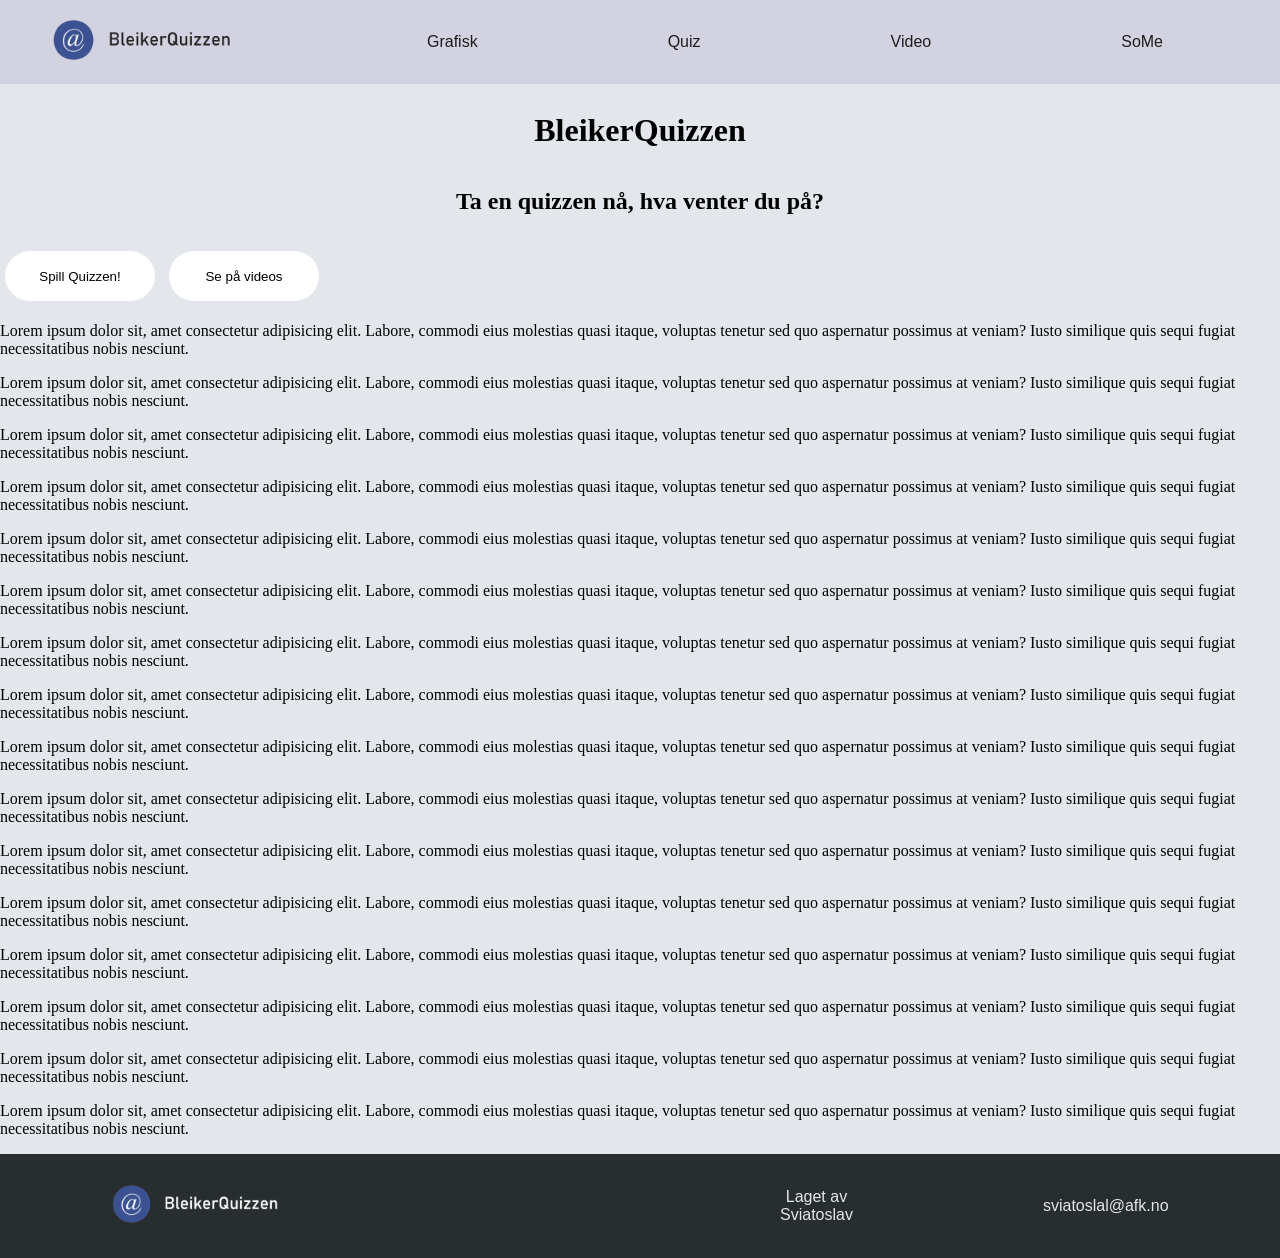
==== index.html @ 466f22c5 "first release" ====
<!DOCTYPE html>
<html lang="en">
  <head>
    <meta charset="UTF-8" />
    <meta name="viewport" content="width=device-width, initial-scale=1.0" />
    <title>BleikerQuizzen Home</title>
    <link rel="stylesheet" href="./css/main.css" />
    <link rel="icon" type="image/png" href="./img/favicon.png">
  </head>
  <body>
    <nav>
      <ul>
        <li>
          <a href="./index.html"></a>
        <img id="home" src="./img/home.png" alt="">
        </li>
        <li><a id="anim" style="text-decoration:none;"href="./html/0.html">Grafisk</a></li>
        <li><a id="anim" style="text-decoration:none;"href="./html/1.html">Quiz</a></li>
        <li><a id="anim" style="text-decoration:none;"href="./html/2.html">Video</a></li>
        <li><a id="anim" style="text-decoration:none;"href="./html/3.html">SoMe</a></li>
      </ul>
    </nav>

<div id="index1">

<h1 id="index1text">BleikerQuizzen</h1>
<h2 id="index1text">Ta en quizzen nå, hva venter du på?</h2>
<button><a href="./html/1.html" style="text-decoration:none;">Spill Quizzen!</a></button>
<button><a href="./html/2.html" style="text-decoration:none;">Se på videos</a></button>


<p>Lorem ipsum dolor sit, amet consectetur adipisicing elit. Labore, commodi eius molestias quasi itaque, voluptas tenetur sed quo aspernatur possimus at veniam? Iusto similique quis sequi fugiat necessitatibus nobis nesciunt.</p>
<p>Lorem ipsum dolor sit, amet consectetur adipisicing elit. Labore, commodi eius molestias quasi itaque, voluptas tenetur sed quo aspernatur possimus at veniam? Iusto similique quis sequi fugiat necessitatibus nobis nesciunt.</p>
<p>Lorem ipsum dolor sit, amet consectetur adipisicing elit. Labore, commodi eius molestias quasi itaque, voluptas tenetur sed quo aspernatur possimus at veniam? Iusto similique quis sequi fugiat necessitatibus nobis nesciunt.</p>
<p>Lorem ipsum dolor sit, amet consectetur adipisicing elit. Labore, commodi eius molestias quasi itaque, voluptas tenetur sed quo aspernatur possimus at veniam? Iusto similique quis sequi fugiat necessitatibus nobis nesciunt.</p>
<p>Lorem ipsum dolor sit, amet consectetur adipisicing elit. Labore, commodi eius molestias quasi itaque, voluptas tenetur sed quo aspernatur possimus at veniam? Iusto similique quis sequi fugiat necessitatibus nobis nesciunt.</p>
<p>Lorem ipsum dolor sit, amet consectetur adipisicing elit. Labore, commodi eius molestias quasi itaque, voluptas tenetur sed quo aspernatur possimus at veniam? Iusto similique quis sequi fugiat necessitatibus nobis nesciunt.</p>
<p>Lorem ipsum dolor sit, amet consectetur adipisicing elit. Labore, commodi eius molestias quasi itaque, voluptas tenetur sed quo aspernatur possimus at veniam? Iusto similique quis sequi fugiat necessitatibus nobis nesciunt.</p>
<p>Lorem ipsum dolor sit, amet consectetur adipisicing elit. Labore, commodi eius molestias quasi itaque, voluptas tenetur sed quo aspernatur possimus at veniam? Iusto similique quis sequi fugiat necessitatibus nobis nesciunt.</p>
<p>Lorem ipsum dolor sit, amet consectetur adipisicing elit. Labore, commodi eius molestias quasi itaque, voluptas tenetur sed quo aspernatur possimus at veniam? Iusto similique quis sequi fugiat necessitatibus nobis nesciunt.</p>
<p>Lorem ipsum dolor sit, amet consectetur adipisicing elit. Labore, commodi eius molestias quasi itaque, voluptas tenetur sed quo aspernatur possimus at veniam? Iusto similique quis sequi fugiat necessitatibus nobis nesciunt.</p>
<p>Lorem ipsum dolor sit, amet consectetur adipisicing elit. Labore, commodi eius molestias quasi itaque, voluptas tenetur sed quo aspernatur possimus at veniam? Iusto similique quis sequi fugiat necessitatibus nobis nesciunt.</p>
<p>Lorem ipsum dolor sit, amet consectetur adipisicing elit. Labore, commodi eius molestias quasi itaque, voluptas tenetur sed quo aspernatur possimus at veniam? Iusto similique quis sequi fugiat necessitatibus nobis nesciunt.</p>
<p>Lorem ipsum dolor sit, amet consectetur adipisicing elit. Labore, commodi eius molestias quasi itaque, voluptas tenetur sed quo aspernatur possimus at veniam? Iusto similique quis sequi fugiat necessitatibus nobis nesciunt.</p>
<p>Lorem ipsum dolor sit, amet consectetur adipisicing elit. Labore, commodi eius molestias quasi itaque, voluptas tenetur sed quo aspernatur possimus at veniam? Iusto similique quis sequi fugiat necessitatibus nobis nesciunt.</p>
<p>Lorem ipsum dolor sit, amet consectetur adipisicing elit. Labore, commodi eius molestias quasi itaque, voluptas tenetur sed quo aspernatur possimus at veniam? Iusto similique quis sequi fugiat necessitatibus nobis nesciunt.</p>
<p>Lorem ipsum dolor sit, amet consectetur adipisicing elit. Labore, commodi eius molestias quasi itaque, voluptas tenetur sed quo aspernatur possimus at veniam? Iusto similique quis sequi fugiat necessitatibus nobis nesciunt.</p>

</div>
<footer class="content">
  <ul class="content">

        <li>
          <a href="./index.html"></a>
        <img id="home2" src="./img/logo-black.png" alt="">
        </li>
<li id="footertext">Laget av Sviatoslav</li>
<li id="footertext">sviatoslal@afk.no</li>
  </ul>
</footer>

  </body>
</html>
---- css/main.css ----
@font-face {
  font-family: 'MyCustomFont'; /* A name you choose to use later */
  src: url('../font/eras-itc-demi.ttf') format('ttf'); /* Path to your font file */
}


nav {
    background-color: #d3d2e0;
    /* padding: 30px; */
    display: flex;
    align-items: center;
    justify-content: center;
}

#home {
width: 190px;
transition: all 500ms;
margin-left: 40px;
}
/* #home:hover{width: 200px;} */

ul {
    margin: 0px;
    display: flex;
    /* justify-content: center; */
    align-items: center;
}

ul li {
    display: inline-block;
    margin-right: 150px;
    /* justify-content: center; */
    place-items: center;
    padding: 20px;
    font-family: 'Arial';
    font-size: 16px;
}

ul li a {
    color: rgb(29, 29, 29);
    font-family: 'Arial';
    font-size: 16px

    
}


#anim{
    transition: all 500ms;
}

#anim:hover{
font-size: 17.5px;
}

/* body {
    background-color: #e3e6eb;
    position: relative;
    margin: 0;
    height: 100%;
} */

#indextext{
    display: block;
    text-align: center;
    padding-top: 100px;
    padding: 60px;
    height: 200px;
    /* border: #ffffff 2px solid; */
    /* color: blue; */
    /* font-family: monospace; */
    font-size: 30px;
    
}

#index1{
    width: 100%;
    /* height: 300px; */
    /* display: flex; */

    flex: 1;
    
    /* background-image: url(../img/happyman.png) */
    
    
}

#index1text{
    
    display: grid;
    place-items: center;
    height: 50px;
    font-family: 'MyCustomFont';
    
}

#grafisk{
    width: 100%;
}


.option.correct {
    background-color: #4CAF50; /* Green for correct */
    color: white;
}

.option.incorrect {
    background-color: #f44336; /* Red for incorrect */
    color: white;
}

#video {
    gap: 20px; /* Space between videos */
    padding: 20px;
    border-radius: 50px;
}

html, body {
    margin: 0;
    padding: 0;
    min-height: 100vh;
        background-color: #e3e6eb;

}

body {
    display: flex;
    flex-direction: column;
    min-height: 100vh;
}

#index1 {
    flex: 1;
}

footer {
    background-color: rgb(40, 45, 47);
    width: 100%;
    color: white;
    text-align: center;
}

#home2 {
width: 190px;
transition: all 500ms;
margin-left: 40px;
margin-right: 300px;
}

#footertext{
    color: #e3e6eb;
}

button{
height: 50px;
width: 150px;
background-color: white;
border: 0;
border-radius: 100px;
color:  #000000;
font-family: 'Arial';
gap: 5px;
margin: 5px;


}

a{
        font-family: 'Arial';
        color: #000000;
}

#name-input {
    text-align: center;
    margin: 20px;
}

#results-display {
    margin-bottom: 20px;
}

#results-display h3 {
    margin: 0 0 10px 0;
    font-size: 18px;
}

#results-display ul {
    list-style-type: none;
    padding: 0;
}

#results-display li {
    background-color: #f0f0f0;
    margin: 5px 0;
    padding: 5px;
    border-radius: 5px;
}
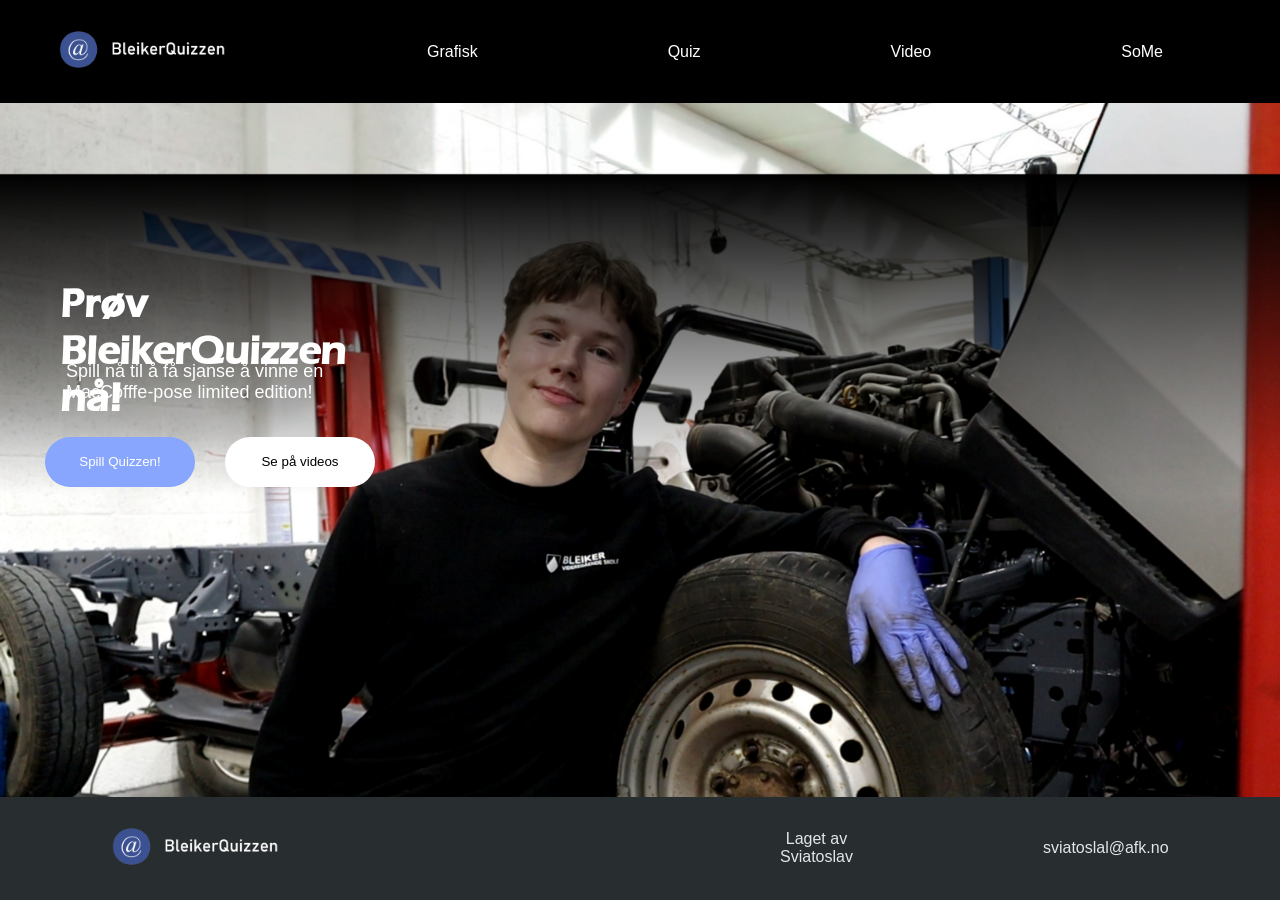
==== commit 47cd4f04: "second release" ====
--- a/index.html
+++ b/index.html
@@ -11,8 +11,8 @@
     <nav>
       <ul>
         <li>
-          <a href="./index.html"></a>
-        <img id="home" src="./img/home.png" alt="">
+          <a id="noanim" href="./index.html"></a>
+        <img id="home" src="./img/logo-black.png" alt="">
         </li>
         <li><a id="anim" style="text-decoration:none;"href="./html/0.html">Grafisk</a></li>
         <li><a id="anim" style="text-decoration:none;"href="./html/1.html">Quiz</a></li>
@@ -22,29 +22,17 @@
     </nav>
 
 <div id="index1">
+<div id="index1textdiv">
 
-<h1 id="index1text">BleikerQuizzen</h1>
-<h2 id="index1text">Ta en quizzen nå, hva venter du på?</h2>
-<button><a href="./html/1.html" style="text-decoration:none;">Spill Quizzen!</a></button>
-<button><a href="./html/2.html" style="text-decoration:none;">Se på videos</a></button>
+  <h1 id="index1text1">Prøv BleikerQuizzen nå!</h1>
+  <h2 id="index1text2">Spill nå til å få sjanse å vinne en MacCofffe-pose limited edition!</h2>
+</div>
+<div id="herobuttons">
 
-
-<p>Lorem ipsum dolor sit, amet consectetur adipisicing elit. Labore, commodi eius molestias quasi itaque, voluptas tenetur sed quo aspernatur possimus at veniam? Iusto similique quis sequi fugiat necessitatibus nobis nesciunt.</p>
-<p>Lorem ipsum dolor sit, amet consectetur adipisicing elit. Labore, commodi eius molestias quasi itaque, voluptas tenetur sed quo aspernatur possimus at veniam? Iusto similique quis sequi fugiat necessitatibus nobis nesciunt.</p>
-<p>Lorem ipsum dolor sit, amet consectetur adipisicing elit. Labore, commodi eius molestias quasi itaque, voluptas tenetur sed quo aspernatur possimus at veniam? Iusto similique quis sequi fugiat necessitatibus nobis nesciunt.</p>
-<p>Lorem ipsum dolor sit, amet consectetur adipisicing elit. Labore, commodi eius molestias quasi itaque, voluptas tenetur sed quo aspernatur possimus at veniam? Iusto similique quis sequi fugiat necessitatibus nobis nesciunt.</p>
-<p>Lorem ipsum dolor sit, amet consectetur adipisicing elit. Labore, commodi eius molestias quasi itaque, voluptas tenetur sed quo aspernatur possimus at veniam? Iusto similique quis sequi fugiat necessitatibus nobis nesciunt.</p>
-<p>Lorem ipsum dolor sit, amet consectetur adipisicing elit. Labore, commodi eius molestias quasi itaque, voluptas tenetur sed quo aspernatur possimus at veniam? Iusto similique quis sequi fugiat necessitatibus nobis nesciunt.</p>
-<p>Lorem ipsum dolor sit, amet consectetur adipisicing elit. Labore, commodi eius molestias quasi itaque, voluptas tenetur sed quo aspernatur possimus at veniam? Iusto similique quis sequi fugiat necessitatibus nobis nesciunt.</p>
-<p>Lorem ipsum dolor sit, amet consectetur adipisicing elit. Labore, commodi eius molestias quasi itaque, voluptas tenetur sed quo aspernatur possimus at veniam? Iusto similique quis sequi fugiat necessitatibus nobis nesciunt.</p>
-<p>Lorem ipsum dolor sit, amet consectetur adipisicing elit. Labore, commodi eius molestias quasi itaque, voluptas tenetur sed quo aspernatur possimus at veniam? Iusto similique quis sequi fugiat necessitatibus nobis nesciunt.</p>
-<p>Lorem ipsum dolor sit, amet consectetur adipisicing elit. Labore, commodi eius molestias quasi itaque, voluptas tenetur sed quo aspernatur possimus at veniam? Iusto similique quis sequi fugiat necessitatibus nobis nesciunt.</p>
-<p>Lorem ipsum dolor sit, amet consectetur adipisicing elit. Labore, commodi eius molestias quasi itaque, voluptas tenetur sed quo aspernatur possimus at veniam? Iusto similique quis sequi fugiat necessitatibus nobis nesciunt.</p>
-<p>Lorem ipsum dolor sit, amet consectetur adipisicing elit. Labore, commodi eius molestias quasi itaque, voluptas tenetur sed quo aspernatur possimus at veniam? Iusto similique quis sequi fugiat necessitatibus nobis nesciunt.</p>
-<p>Lorem ipsum dolor sit, amet consectetur adipisicing elit. Labore, commodi eius molestias quasi itaque, voluptas tenetur sed quo aspernatur possimus at veniam? Iusto similique quis sequi fugiat necessitatibus nobis nesciunt.</p>
-<p>Lorem ipsum dolor sit, amet consectetur adipisicing elit. Labore, commodi eius molestias quasi itaque, voluptas tenetur sed quo aspernatur possimus at veniam? Iusto similique quis sequi fugiat necessitatibus nobis nesciunt.</p>
-<p>Lorem ipsum dolor sit, amet consectetur adipisicing elit. Labore, commodi eius molestias quasi itaque, voluptas tenetur sed quo aspernatur possimus at veniam? Iusto similique quis sequi fugiat necessitatibus nobis nesciunt.</p>
-<p>Lorem ipsum dolor sit, amet consectetur adipisicing elit. Labore, commodi eius molestias quasi itaque, voluptas tenetur sed quo aspernatur possimus at veniam? Iusto similique quis sequi fugiat necessitatibus nobis nesciunt.</p>
+  <button id="buttonplay"><a id="buttonplay" href="./html/1.html" style="text-decoration:none;">Spill Quizzen!</a></button>
+  <button><a href="./html/2.html" style="text-decoration:none;">Se på videos</a></button>
+  
+</div>
 
 </div>
 <footer class="content">
--- a/css/main.css
+++ b/css/main.css
@@ -1,11 +1,11 @@
 @font-face {
   font-family: 'MyCustomFont'; /* A name you choose to use later */
-  src: url('../font/eras-itc-demi.ttf') format('ttf'); /* Path to your font file */
+  src: url('../font/eras-itc-demi.ttf') format('truetype'); /* Path to your font file */
 }
 
 
 nav {
-    background-color: #d3d2e0;
+    background-color: #000000;
     /* padding: 30px; */
     display: flex;
     align-items: center;
@@ -37,11 +37,28 @@
 }
 
 ul li a {
-    color: rgb(29, 29, 29);
-    font-family: 'Arial';
-    font-size: 16px
-
-    
+    color: rgba(255, 255, 255);
+    font-family: 'Arial';
+    font-size: 16px;
+    position: relative;
+    text-decoration: none;
+}
+
+#anim::after {
+    content: '';
+    position: absolute;
+    width: 100%;
+    height: 2px;
+    bottom: -5px;
+    left: 0;
+    background-color: rgb(255, 255, 255);
+    transform: scaleX(0);
+    transform-origin: center;
+    transition: transform 0.3s ease;
+}
+
+#anim:hover::after {
+    transform: scaleX(1);
 }
 
 
@@ -74,24 +91,43 @@
 }
 
 #index1{
-    width: 100%;
-    /* height: 300px; */
-    /* display: flex; */
-
-    flex: 1;
+    /* width: 100%;  */
+    /* border: 3px solid; */
+    border-color: #000000;
+
+    /* flex: 1; */
     
     /* background-image: url(../img/happyman.png) */
     
     
 }
 
-#index1text{
+#index1text1{
     
     display: grid;
     place-items: center;
     height: 50px;
     font-family: 'MyCustomFont';
-    
+    color: white;
+    padding-left: 60px;
+    font-size: 40px;
+    
+}#index1text2{
+    
+    display: grid;
+    place-items: center;
+    height: 50px;
+    font-family: Arial, Helvetica, sans-serif;
+    font-weight: 100;
+    color: white;
+    font-size: 18px;
+    padding-left: 66px;
+    
+}
+
+#index1textdiv{
+    padding-top: 150px;
+    padding-right: 900px;
 }
 
 #grafisk{
@@ -131,6 +167,11 @@
 
 #index1 {
     flex: 1;
+    align-items: center;
+    justify-content: center;
+    background-image: url(../img/happymen.jpg);
+    background-size: 100%;
+    background-position: 0px 850px;
 }
 
 footer {
@@ -152,47 +193,95 @@
 }
 
 button{
-height: 50px;
-width: 150px;
-background-color: white;
-border: 0;
-border-radius: 100px;
-color:  #000000;
-font-family: 'Arial';
-gap: 5px;
-margin: 5px;
-
-
-}
+    height: 50px;
+    width: 150px;
+    background-color: white;
+    border: 0px;
+    border-radius: 100px;
+    color:  #000000;
+    font-family: 'Arial';
+    gap: 5px;
+    margin: 5px;
+    cursor: pointer;
+    transition: transform 0.2s ease, background-color 0.2s ease, box-shadow 0.2s ease;
+}
+
+button:hover {
+    transform: translateY(-2px);
+    background-color: #e6e6e6;
+    box-shadow: 0 8px 16px rgba(0, 0, 0, 0.15);
+    color: white;
+
+}
+
+#buttonplay{
+    height: 50px;
+    width: 150px;
+    background-color: rgb(137, 166, 255);
+    border: 0px;
+    border-radius: 100px;
+    color:  #ffffff;
+    font-family: 'Arial';
+    gap: 5px;
+    margin: 5px;
+    cursor: pointer;
+    transition: transform 0.2s ease, background-color 0.2s ease, box-shadow 0.2s ease;
+}
+
+#buttonplay:hover {
+    transform: translateY(-2px);
+    background-color: rgb(109, 119, 209);
+    box-shadow: 0 8px 16px rgba(0, 0, 0, 0.15);
+    color: white;
+}
+
+
+
+
+
 
 a{
         font-family: 'Arial';
         color: #000000;
 }
 
-#name-input {
+#name-input{
     text-align: center;
     margin: 20px;
 }
 
-#results-display {
+#results-display{
     margin-bottom: 20px;
 }
 
-#results-display h3 {
+#results-display h3{
     margin: 0 0 10px 0;
     font-size: 18px;
 }
 
-#results-display ul {
+#results-display ul{
     list-style-type: none;
     padding: 0;
 }
 
-#results-display li {
+#results-display li{
     background-color: #f0f0f0;
     margin: 5px 0;
     padding: 5px;
     border-radius: 5px;
 }
 
+#herobuttons{
+    padding-top: 0px;
+    display: flex;
+    justify-content: center;
+    align-items: center;
+    gap: 20px;
+    padding-bottom: 270px;
+    padding-top: 10px;
+    padding-right: 900px;
+    padding-left: 40px;
+}
+
+
+
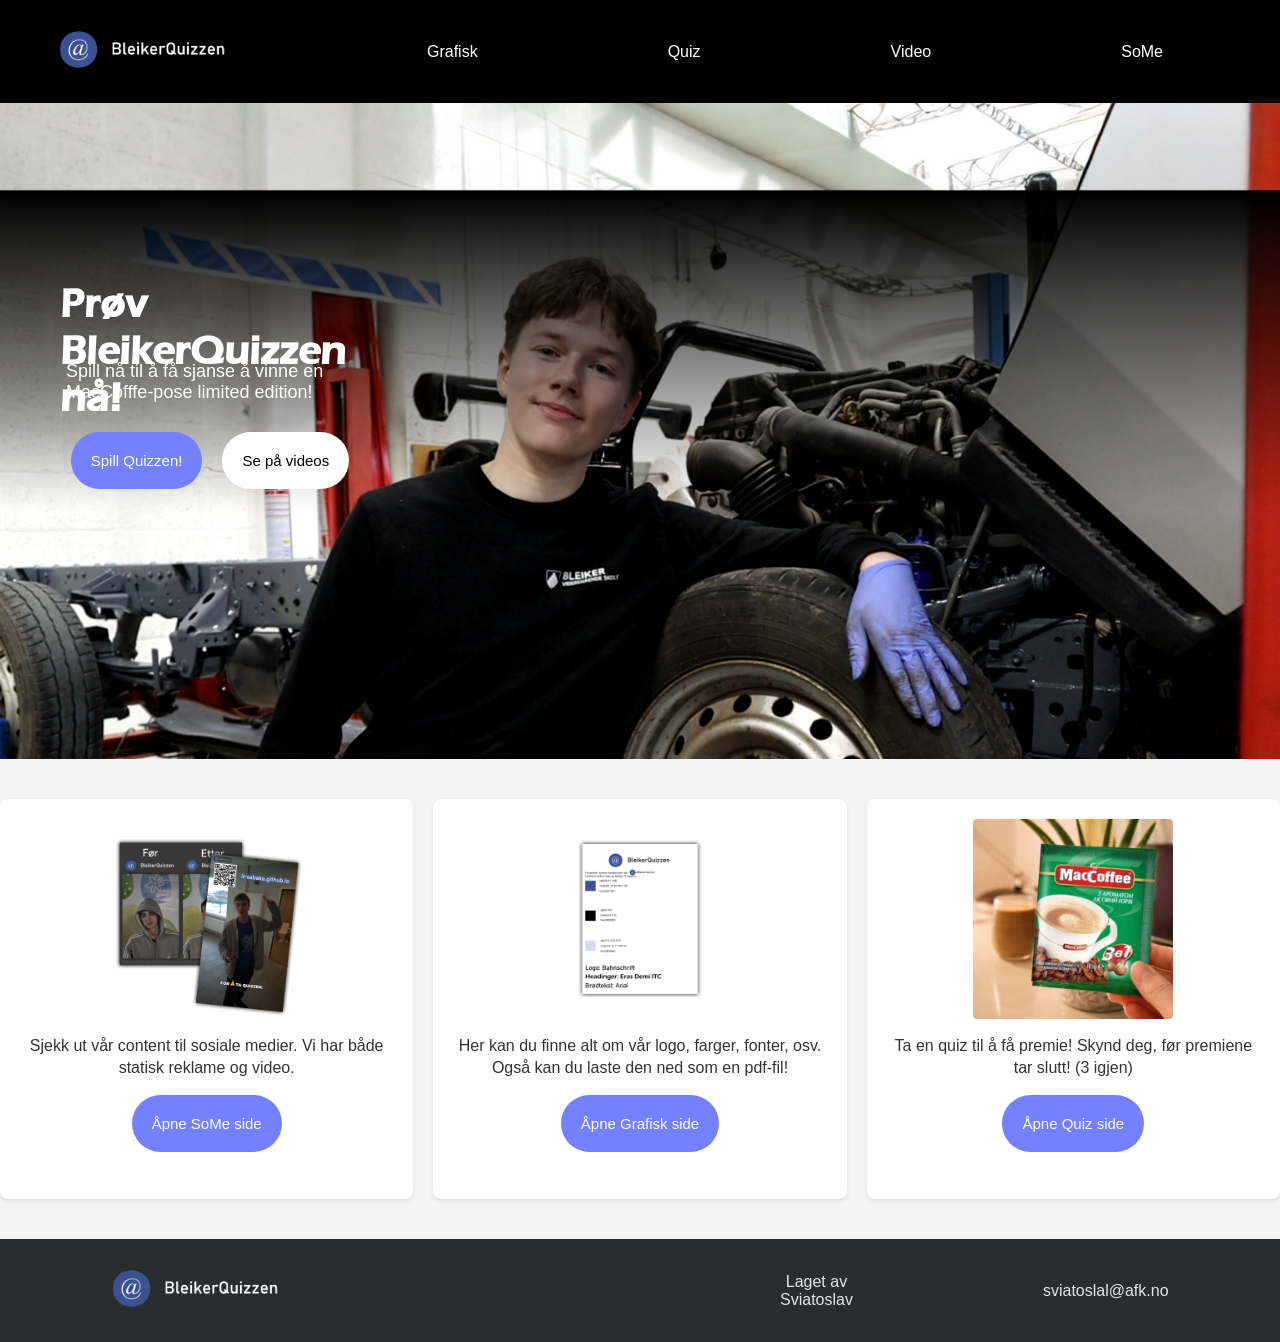
==== commit a51a98c5: "need to send in because deadline is over" ====
--- a/index.html
+++ b/index.html
@@ -29,12 +29,37 @@
 </div>
 <div id="herobuttons">
 
-  <button id="buttonplay"><a id="buttonplay" href="./html/1.html" style="text-decoration:none;">Spill Quizzen!</a></button>
-  <button><a href="./html/2.html" style="text-decoration:none;">Se på videos</a></button>
+  <a id="playabutton" href="./html/1.html" style="text-decoration:none;">Spill Quizzen!</a>
+  <a id="abutton" href="./html/2.html" style="text-decoration:none;">Se på videos</a>
   
 </div>
+</div>
 
-</div>
+
+
+  <div id="sections">
+    <div id="section1">
+      <img id="sectionimg" src="./img/section1.jpg" alt="">
+      <p>Sjekk ut vår content til sosiale medier. Vi har både statisk reklame og video.</p>
+      <a id="playabutton" href="./html/3.html">Åpne SoMe side</a>
+    </div>
+    <div id="section2">
+      <img id="sectionimg" src="./img/section2.jpg" alt="">
+      <p>Her kan du finne alt om vår logo, farger, fonter, osv. Også kan du laste den ned som en pdf-fil!</p>
+      <a id="playabutton" href="./html/0.html">Åpne Grafisk side</a>
+      
+      
+    </div>
+    <div id="section3">
+      <img id="sectionimg" src="./img/section3.jpg" alt="">
+      <p>Ta en quiz til å få premie! Skynd deg, før premiene tar slutt! (3 igjen)</p>
+      <a id="playabutton" href="./html/1.html">Åpne Quiz side</a>
+  
+      
+    </div>
+    
+  </div>
+
 <footer class="content">
   <ul class="content">
 
--- a/css/main.css
+++ b/css/main.css
@@ -131,7 +131,11 @@
 }
 
 #grafisk{
-    width: 100%;
+    width: 60%;
+    place-self: center;
+    display: grid;
+    padding-top: 60px;
+    padding-bottom: 60px;
 }
 
 
@@ -145,17 +149,38 @@
     color: white;
 }
 
+.option {
+    width: 100%;
+    height: auto;
+    padding: 12px;
+    margin: 12px 0 !important;
+    border: 1px solid #ddd;
+    overflow: hidden;
+    word-wrap: break-word;
+}
+
+#videodiv {
+    display: flex;
+    flex-wrap: wrap;
+    justify-content: center;
+    gap: 20px;
+    padding: 20px;
+}
+
 #video {
-    gap: 20px; /* Space between videos */
-    padding: 20px;
-    border-radius: 50px;
+    width: 100%;
+    max-width: 400px;
+    height: auto;
+    aspect-ratio: 16 / 9;
+    border-radius: 10px;
+    padding-bottom: 190px;
 }
 
 html, body {
     margin: 0;
     padding: 0;
     min-height: 100vh;
-        background-color: #e3e6eb;
+        background-color: #d8dadd;
 
 }
 
@@ -171,7 +196,7 @@
     justify-content: center;
     background-image: url(../img/happymen.jpg);
     background-size: 100%;
-    background-position: 0px 850px;
+    background-position: 0px 866px;
 }
 
 footer {
@@ -186,6 +211,99 @@
 transition: all 500ms;
 margin-left: 40px;
 margin-right: 300px;
+}
+
+/* Sections styling for horizontal layout */
+#sections {
+    display: grid;
+    grid-template-columns: repeat(3, 1fr);
+    gap: 20px;
+    padding: 40px 0px;
+    background-color: #f5f5f5;
+}
+
+#section1, #section2, #section3 {
+    text-align: center;
+    padding: 20px;
+    background-color: white;
+    border-radius: 8px;
+    box-shadow: 0 2px 4px rgba(0,0,0,0.1);
+    display: flex;
+    flex-direction: column;
+    align-items: center;
+}
+
+#section1 p, #section2 p, #section3 p {
+    font-family: Arial, sans-serif;
+    font-size: 16px;
+    color: #333;
+    margin-bottom: 15px;
+    line-height: 1.4;
+}
+
+/* Center quiz elements when started */
+.quiz {
+    display: flex;
+    flex-direction: column;
+    align-items: center;
+    justify-content: center;
+    text-align: center;
+    width: 100%;
+    gap: 10px;
+    flex: 1;
+}
+
+#name-input, #question, #options, #results-display {
+    width: 100%;
+    max-width: 600px;
+    margin-left: auto;
+    margin-right: auto;
+}
+
+#options {
+    display: flex;
+    flex-direction: column;
+    align-items: center;
+    gap: 15px;
+}
+
+#results-display {
+    text-align: center;
+}
+
+#question {
+    font-family: Arial, sans-serif;
+    font-size: 24px;
+    font-weight: bold;
+    margin: 20px 0;
+}
+
+#video-container {
+    display: flex;
+    flex-direction: row;
+    gap: 15px;
+    margin: 20px 0;
+    justify-content: center;
+    align-items: flex-start;
+    flex-wrap: wrap;
+}
+
+#video-container > div {
+    flex: 1;
+    min-width: 100px;
+    text-align: center;
+}
+
+#video-container iframe {
+    aspect-ratio: 9/16;
+    max-width: 100%;
+}
+
+#sectionimg {
+    width: 100%;
+    max-width: 250px;
+    height: auto;
+    border-radius: 4px;
 }
 
 #footertext{
@@ -214,6 +332,19 @@
 
 }
 
+/* Keep the leaderboard list vertical (override global ul flex rule) */
+#results-display ul {
+    display: block;
+    padding-left: 20px;
+    margin: 10px 0;
+    width: 20%;
+}
+
+#results-display li {
+    display: list-item;
+    margin-bottom: 6px;
+}
+
 #buttonplay{
     height: 50px;
     width: 150px;
@@ -252,6 +383,9 @@
 
 #results-display{
     margin-bottom: 20px;
+    align-items: center;
+    justify-content: center;
+    justify-items: center;
 }
 
 #results-display h3{
@@ -283,5 +417,116 @@
     padding-left: 40px;
 }
 
-
-
+#abutton{
+
+    padding: 20px 20px 20px 20px;    
+    background-color: #ffffff;
+    color: rgb(0, 0, 0);
+    text-decoration: none;
+    border-radius: 500px;
+    text-align: center;
+     transition: transform 0.2s ease, background-color 0.2s ease, box-shadow 0.2s ease;
+     font-size: 15px;
+
+
+
+}
+
+#abutton:hover {
+    transform: translateY(-2px);
+    background-color: #e6e6e6;
+    box-shadow: 0 8px 16px rgba(0, 0, 0, 0.15);
+    color: rgb(0, 0, 0);
+
+}
+
+#playabutton{
+
+    padding: 20px 20px 20px 20px;    
+    background-color: #7381ff;
+    color: rgb(255, 255, 255);
+    text-decoration: none;
+    border-radius: 500px;
+    text-align: center;
+     transition: transform 0.2s ease, background-color 0.2s ease, box-shadow 0.2s ease;
+     font-size: 15px;
+
+
+}
+
+#playabutton:hover {
+    transform: translateY(-2px);
+            background-color: #5c67cb;
+    box-shadow: 0 8px 16px rgba(0, 0, 0, 0.15);
+    color: rgb(255, 255, 255);
+
+}
+
+#sections{
+    width: 100%;
+    height: 400px;
+    display: grid;
+}
+
+#sectionimg{
+    width: 200px;
+}
+
+#index1text1n{
+    
+    display: grid;
+    place-items: center;
+    height: 50px;
+    font-family: 'MyCustomFont';
+    color: rgb(0, 0, 0);
+    padding-left: 60px;
+    font-size: 40px;
+}
+
+#foretter{
+    place-self: center;
+    display: grid;
+    width: 500px;
+    padding: 60px;
+}
+
+#index1text1nn{
+    
+    display: grid;
+    place-items: center;
+    height: 50px;
+    font-family: 'MyCustomFont';
+    color: rgb(0, 0, 0);
+    padding-left: 0px;
+    font-size: 40px;
+    padding-top: 40px;
+}
+
+#reklame{
+place-self: center ;
+display: grid;
+border-radius: 10px;
+padding-bottom: 60px;
+}
+
+#dlbutton{
+    width: 100%;
+    padding-top: 100;
+    height: 300px;
+    align-items: center;
+    place-content: center;
+    justify-content: center;
+    display: grid;
+}
+
+.tx{
+    font-size: large;
+}
+
+#name{
+    width: 300px;
+    height: 48px;
+    border-radius: 500px;
+    border: #000000 solid 1px;
+    margin-left: 9px;
+}
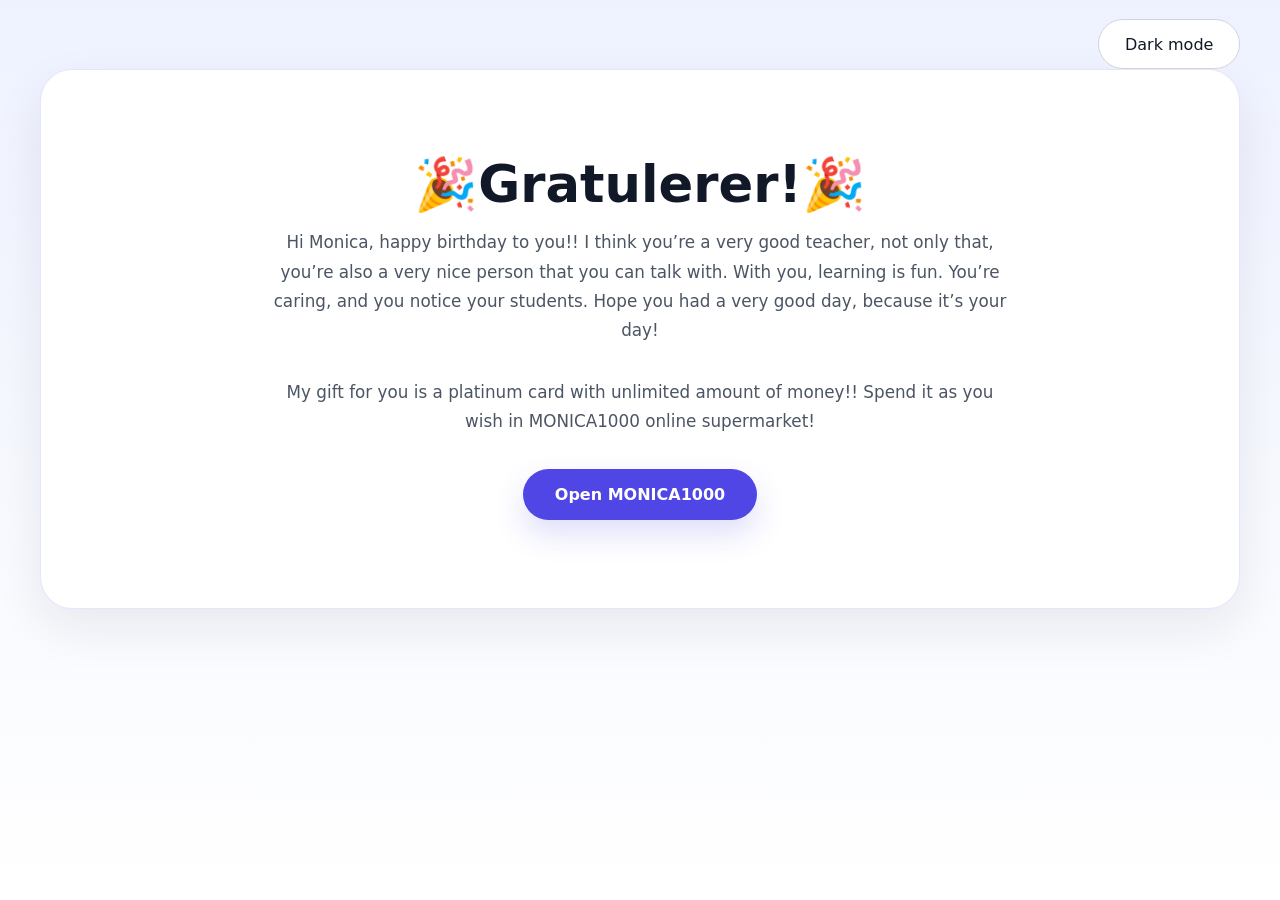
==== commit 3355474d: "first commit" ====
--- a/index.html
+++ b/index.html
@@ -1,77 +1,92 @@
 <!DOCTYPE html>
 <html lang="en">
-  <head>
-    <meta charset="UTF-8" />
-    <meta name="viewport" content="width=device-width, initial-scale=1.0" />
-    <title>BleikerQuizzen Home</title>
-    <link rel="stylesheet" href="./css/main.css" />
-    <link rel="icon" type="image/png" href="./img/favicon.png">
-  </head>
-  <body>
-    <nav>
-      <ul>
-        <li>
-          <a id="noanim" href="./index.html"></a>
-        <img id="home" src="./img/logo-black.png" alt="">
-        </li>
-        <li><a id="anim" style="text-decoration:none;"href="./html/0.html">Grafisk</a></li>
-        <li><a id="anim" style="text-decoration:none;"href="./html/1.html">Quiz</a></li>
-        <li><a id="anim" style="text-decoration:none;"href="./html/2.html">Video</a></li>
-        <li><a id="anim" style="text-decoration:none;"href="./html/3.html">SoMe</a></li>
-      </ul>
-    </nav>
+<head>
+    <meta charset="UTF-8">
+    <meta name="viewport" content="width=device-width, initial-scale=1.0">
+    <title>Momnica Store</title>
+    <link rel="stylesheet" href="./css/main.css">
+    <script defer src="./js/script.js"></script>
+</head>
+<body>
+    <div class="top-bar">
+        <button id="themeToggle" class="secondary">Dark mode</button>
+    </div>
 
-<div id="index1">
-<div id="index1textdiv">
+    <div class="welcome-page" id="welcomePage">
+        <div class="hero-card">
+            <div class="hero-content">
+                <h1>🎉Gratulerer!🎉</h1>
+                <p>
+Hi Monica, happy birthday to you!! I think you’re a very good teacher, not only that, you’re also a very nice person that you can talk with. With you, learning is fun. You’re caring, and you notice your students. Hope you had a very good day, because it’s your day!
+</p>             <p>
+My gift for you is a platinum card with unlimited amount of money!!
+Spend it as you wish in MONICA1000 online supermarket!
 
-  <h1 id="index1text1">Prøv BleikerQuizzen nå!</h1>
-  <h2 id="index1text2">Spill nå til å få sjanse å vinne en MacCofffe-pose limited edition!</h2>
-</div>
-<div id="herobuttons">
+</p>
+                <button id="openStoreBtn" class="primary">Open MONICA1000</button>
+            </div>
+        </div>
+    </div>
 
-  <a id="playabutton" href="./html/1.html" style="text-decoration:none;">Spill Quizzen!</a>
-  <a id="abutton" href="./html/2.html" style="text-decoration:none;">Se på videos</a>
-  
-</div>
-</div>
+    <div class="store-page hidden" id="storePage">
+        <header class="store-header">
+            <div>
+                <h1>MONICA1000</h1>
+                <p class="subtitle">En helt vanlig butikk. Ikke noe rar.</p>
+            </div>
+            <div class="status-panel">
+                <div class="status-card">
+                    <span>Balance</span>
+                    <strong>∞</strong>
+                </div>
+                <div class="status-card highlighted">
+                    <span>Total Spent</span>
+                    <strong id="totalSpent">$0.00</strong>
+                </div>
+                <button id="backHomeBtn" class="secondary">Back to Welcome</button>
+            </div>
+        </header>
 
+        <main class="categories">
+            <section class="category">
+                <div class="category-header">
+                        <h2>Mat</h2>
+                    <p>Matsaker og snacks.</p>
+                </div>
+                <div class="item-grid" id="matGrid"></div>
+            </section>
 
+            <section class="category">
+                <div class="category-header">
+                    <h2>Annet</h2>
+                    <p>Tjenester, selskaper og større gjenstander.</p>
+                </div>
+                <div class="item-grid" id="annetGrid"></div>
+            </section>
 
-  <div id="sections">
-    <div id="section1">
-      <img id="sectionimg" src="./img/section1.jpg" alt="">
-      <p>Sjekk ut vår content til sosiale medier. Vi har både statisk reklame og video.</p>
-      <a id="playabutton" href="./html/3.html">Åpne SoMe side</a>
+            <section class="category">
+                <div class="category-header">
+                    <h2>Elektronikk</h2>
+                    <p>Telefoner, datamaskiner og elektroniske hjelpemidler.</p>
+                </div>
+                <div class="item-grid" id="elektronikkGrid"></div>
+            </section>
+        </main>
+        <section class="receipt-section" id="receiptSection">
+            <div class="receipt-header">
+                <h2>Receipt</h2>
+                <p>Summary of all items you purchased. Click a purchased button again to remove it.</p>
+            </div>
+            <div class="receipt-card">
+                <div class="receipt-summary">
+                    <span id="receiptCount">0 items purchased</span>
+                    <strong id="receiptTotal">$0.00</strong>
+                </div>
+                <ul class="receipt-list" id="receiptList">
+                    <li class="receipt-empty">No purchases yet.</li>
+                </ul>
+            </div>
+        </section>
     </div>
-    <div id="section2">
-      <img id="sectionimg" src="./img/section2.jpg" alt="">
-      <p>Her kan du finne alt om vår logo, farger, fonter, osv. Også kan du laste den ned som en pdf-fil!</p>
-      <a id="playabutton" href="./html/0.html">Åpne Grafisk side</a>
-      
-      
-    </div>
-    <div id="section3">
-      <img id="sectionimg" src="./img/section3.jpg" alt="">
-      <p>Ta en quiz til å få premie! Skynd deg, før premiene tar slutt! (3 igjen)</p>
-      <a id="playabutton" href="./html/1.html">Åpne Quiz side</a>
-  
-      
-    </div>
-    
-  </div>
-
-<footer class="content">
-  <ul class="content">
-
-        <li>
-          <a href="./index.html"></a>
-        <img id="home2" src="./img/logo-black.png" alt="">
-        </li>
-<li id="footertext">Laget av Sviatoslav</li>
-<li id="footertext">sviatoslal@afk.no</li>
-  </ul>
-</footer>
-
-  </body>
-</html>
-
+</body>
+</html>
--- a/css/main.css
+++ b/css/main.css
@@ -1,532 +1,334 @@
-@font-face {
-  font-family: 'MyCustomFont'; /* A name you choose to use later */
-  src: url('../font/eras-itc-demi.ttf') format('truetype'); /* Path to your font file */
-}
-
-
-nav {
-    background-color: #000000;
-    /* padding: 30px; */
-    display: flex;
-    align-items: center;
-    justify-content: center;
-}
-
-#home {
-width: 190px;
-transition: all 500ms;
-margin-left: 40px;
-}
-/* #home:hover{width: 200px;} */
-
-ul {
-    margin: 0px;
-    display: flex;
-    /* justify-content: center; */
-    align-items: center;
-}
-
-ul li {
-    display: inline-block;
-    margin-right: 150px;
-    /* justify-content: center; */
-    place-items: center;
-    padding: 20px;
-    font-family: 'Arial';
-    font-size: 16px;
-}
-
-ul li a {
-    color: rgba(255, 255, 255);
-    font-family: 'Arial';
-    font-size: 16px;
-    position: relative;
-    text-decoration: none;
-}
-
-#anim::after {
-    content: '';
-    position: absolute;
-    width: 100%;
-    height: 2px;
-    bottom: -5px;
-    left: 0;
-    background-color: rgb(255, 255, 255);
-    transform: scaleX(0);
-    transform-origin: center;
-    transition: transform 0.3s ease;
-}
-
-#anim:hover::after {
-    transform: scaleX(1);
-}
-
-
-#anim{
-    transition: all 500ms;
-}
-
-#anim:hover{
-font-size: 17.5px;
-}
-
-/* body {
-    background-color: #e3e6eb;
-    position: relative;
-    margin: 0;
-    height: 100%;
-} */
-
-#indextext{
-    display: block;
-    text-align: center;
-    padding-top: 100px;
-    padding: 60px;
-    height: 200px;
-    /* border: #ffffff 2px solid; */
-    /* color: blue; */
-    /* font-family: monospace; */
-    font-size: 30px;
-    
-}
-
-#index1{
-    /* width: 100%;  */
-    /* border: 3px solid; */
-    border-color: #000000;
-
-    /* flex: 1; */
-    
-    /* background-image: url(../img/happyman.png) */
-    
-    
-}
-
-#index1text1{
-    
-    display: grid;
-    place-items: center;
-    height: 50px;
-    font-family: 'MyCustomFont';
-    color: white;
-    padding-left: 60px;
-    font-size: 40px;
-    
-}#index1text2{
-    
-    display: grid;
-    place-items: center;
-    height: 50px;
-    font-family: Arial, Helvetica, sans-serif;
-    font-weight: 100;
-    color: white;
-    font-size: 18px;
-    padding-left: 66px;
-    
-}
-
-#index1textdiv{
-    padding-top: 150px;
-    padding-right: 900px;
-}
-
-#grafisk{
-    width: 60%;
-    place-self: center;
-    display: grid;
-    padding-top: 60px;
-    padding-bottom: 60px;
-}
-
-
-.option.correct {
-    background-color: #4CAF50; /* Green for correct */
-    color: white;
-}
-
-.option.incorrect {
-    background-color: #f44336; /* Red for incorrect */
-    color: white;
-}
-
-.option {
-    width: 100%;
-    height: auto;
-    padding: 12px;
-    margin: 12px 0 !important;
-    border: 1px solid #ddd;
-    overflow: hidden;
-    word-wrap: break-word;
-}
-
-#videodiv {
-    display: flex;
-    flex-wrap: wrap;
-    justify-content: center;
-    gap: 20px;
-    padding: 20px;
-}
-
-#video {
-    width: 100%;
-    max-width: 400px;
-    height: auto;
-    aspect-ratio: 16 / 9;
-    border-radius: 10px;
-    padding-bottom: 190px;
-}
-
-html, body {
+* {
+    box-sizing: border-box;
     margin: 0;
     padding: 0;
+}
+
+:root {
+    --bg: #f6f8ff;
+    --surface: #ffffff;
+    --surface-muted: #eef2ff;
+    --text: #111827;
+    --text-muted: #4b5563;
+    --primary: #4f46e5;
+    --primary-dark: #4338ca;
+    --accent: #ec4899;
+    --accent-muted: #be185d;
+    --success: #10b981;
+    --highlight-bg: linear-gradient(135deg, rgba(236, 242, 255, 0.92), rgba(237, 233, 254, 0.92));
+    --highlight-border: rgba(79, 70, 229, 0.22);
+    --border: #d1d5db;
+    --shadow: 0 20px 50px rgba(15, 23, 42, 0.08);
+}
+
+body {
+    font-family: Inter, ui-sans-serif, system-ui, -apple-system, BlinkMacSystemFont, "Segoe UI", sans-serif;
+    background: linear-gradient(180deg, #eef2ff 0%, #ffffff 100%);
+    color: var(--text);
     min-height: 100vh;
-        background-color: #d8dadd;
-
-}
-
-body {
-    display: flex;
-    flex-direction: column;
-    min-height: 100vh;
-}
-
-#index1 {
-    flex: 1;
+}
+
+body.dark {
+    background: linear-gradient(180deg, #0b1220 0%, #111827 100%);
+    color: #e2e8f0;
+    --bg: #0f172a;
+    --surface: #111827;
+    --surface-muted: #1f2937;
+    --text: #e2e8f0;
+    --text-muted: #94a3b8;
+    --primary: #818cf8;
+    --primary-dark: #6366f1;
+    --accent: #fb7185;
+    --accent-muted: #fda4af;
+    --success: #34d399;
+    --highlight-bg: linear-gradient(135deg, rgba(30,41,59,0.6), rgba(17,24,39,0.6));
+    --highlight-border: rgba(99,102,241,0.12);
+    --border: #334155;
+    --shadow: 0 24px 60px rgba(15, 23, 42, 0.35);
+}
+
+button {
+    border: none;
+    border-radius: 999px;
+    cursor: pointer;
+    font: inherit;
+    transition: transform 0.15s ease, box-shadow 0.15s ease, background-color 0.15s ease, color 0.15s ease;
+}
+
+button:hover {
+    transform: translateY(-1px);
+}
+
+button:active {
+    transform: translateY(0);
+}
+
+.hidden {
+    display: none;
+}
+
+.top-bar {
+    width: min(1200px, calc(100% - 2rem));
+    margin: 0 auto;
+    padding: 1.2rem 0 0;
+    display: flex;
+    justify-content: flex-end;
+}
+
+.welcome-page,
+.store-page {
+    width: min(1200px, calc(100% - 2rem));
+    margin: 0 auto;
+    padding: 0 0 4rem;
+}
+
+.hero-card {
+    background: var(--surface);
+    border: 1px solid rgba(79, 70, 229, 0.14);
+    box-shadow: var(--shadow);
+    border-radius: 32px;
+    padding: 4rem;
+    display: grid;
+    place-items: center;
+    min-height: 60vh;
+}
+
+.hero-content {
+    max-width: 740px;
+    text-align: center;
+}
+
+.hero-content h1 {
+    font-size: clamp(2.8rem, 4vw, 4.2rem);
+    margin-bottom: 1rem;
+    line-height: 1.05;
+}
+
+.hero-content p {
+    color: var(--text-muted);
+    font-size: 1.05rem;
+    margin-bottom: 2rem;
+    line-height: 1.75;
+}
+
+button.primary {
+    background: var(--primary);
+    color: #fff;
+    padding: 1rem 2rem;
+    font-weight: 600;
+    box-shadow: 0 14px 30px rgba(79, 70, 229, 0.18);
+}
+
+button.secondary {
+    background: var(--surface);
+    color: var(--text);
+    padding: 0.9rem 1.6rem;
+    border: 1px solid var(--border);
+}
+
+button.secondary:hover {
+    background: var(--surface-muted);
+}
+
+.store-header {
+    display: flex;
+    flex-wrap: wrap;
+    justify-content: space-between;
+    gap: 1.5rem;
+    margin-bottom: 2rem;
     align-items: center;
-    justify-content: center;
-    background-image: url(../img/happymen.jpg);
-    background-size: 100%;
-    background-position: 0px 866px;
-}
-
-footer {
-    background-color: rgb(40, 45, 47);
+}
+
+.store-header h1 {
+    font-size: clamp(2rem, 3vw, 2.7rem);
+}
+
+.subtitle {
+    color: var(--text-muted);
+    margin-top: 0.5rem;
+}
+
+.status-panel {
+    display: grid;
+    grid-template-columns: repeat(auto-fit, minmax(140px, auto));
+    gap: 1rem;
+    align-items: center;
+}
+
+.status-card {
+    background: var(--surface);
+    border: 1px solid var(--border);
+    border-radius: 18px;
+    padding: 1rem 1.2rem;
+    min-width: 140px;
+}
+
+.status-card span {
+    display: block;
+    color: var(--text-muted);
+    margin-bottom: 0.4rem;
+    font-size: 0.95rem;
+}
+
+.status-card strong {
+    font-size: 1.25rem;
+}
+
+.status-card.highlighted {
+    background: var(--highlight-bg);
+    border-color: var(--highlight-border);
+}
+
+.categories {
+    display: grid;
+    gap: 2rem;
+}
+
+.category {
+    background: var(--surface);
+    border: 1px solid var(--border);
+    border-radius: 28px;
+    padding: 1.5rem;
+    box-shadow: var(--shadow);
+}
+
+.category-header h2 {
+    margin-bottom: 0.4rem;
+}
+
+.category-header p {
+    color: var(--text-muted);
+    margin-bottom: 1.25rem;
+}
+
+.item-grid {
+    display: grid;
+    grid-template-columns: repeat(auto-fit, minmax(240px, 1fr));
+    gap: 1.25rem;
+}
+
+.item-card {
+    background: var(--surface-muted);
+    border-radius: 24px;
+    padding: 1rem;
+    display: grid;
+    gap: 1rem;
+    min-height: 320px;
+}
+
+.item-card img {
     width: 100%;
-    color: white;
-    text-align: center;
-}
-
-#home2 {
-width: 190px;
-transition: all 500ms;
-margin-left: 40px;
-margin-right: 300px;
-}
-
-/* Sections styling for horizontal layout */
-#sections {
-    display: grid;
-    grid-template-columns: repeat(3, 1fr);
-    gap: 20px;
-    padding: 40px 0px;
-    background-color: #f5f5f5;
-}
-
-#section1, #section2, #section3 {
-    text-align: center;
-    padding: 20px;
-    background-color: white;
-    border-radius: 8px;
-    box-shadow: 0 2px 4px rgba(0,0,0,0.1);
-    display: flex;
-    flex-direction: column;
+    height: 180px;
+    object-fit: cover;
+    border-radius: 18px;
+    background: rgba(255,255,255,0.7);
+}
+
+.item-details {
+    display: grid;
+    gap: 0.75rem;
+}
+
+.item-card h3 {
+    font-size: 1.1rem;
+}
+
+.item-card p {
+    color: var(--text-muted);
+    font-size: 0.95rem;
+    line-height: 1.6;
+}
+
+.item-meta {
+    display: flex;
+    justify-content: space-between;
     align-items: center;
-}
-
-#section1 p, #section2 p, #section3 p {
-    font-family: Arial, sans-serif;
-    font-size: 16px;
-    color: #333;
-    margin-bottom: 15px;
-    line-height: 1.4;
-}
-
-/* Center quiz elements when started */
-.quiz {
-    display: flex;
-    flex-direction: column;
+    gap: 1rem;
+}
+
+.price {
+    font-weight: 700;
+    font-size: 1.1rem;
+}
+
+.buy-btn {
+    background: var(--accent);
+    color: #fff;
+    padding: 0.7rem 1rem;
+    font-size: 0.95rem;
+    min-width: 110px;
+}
+
+.buy-btn.purchased {
+    background: var(--success);
+}
+
+.receipt-section {
+    background: var(--surface);
+    border: 1px solid var(--border);
+    border-radius: 28px;
+    padding: 1.75rem;
+    box-shadow: var(--shadow);
+    margin-top: 2rem;
+}
+
+.receipt-header h2 {
+    margin-bottom: 0.35rem;
+}
+
+.receipt-header p {
+    color: var(--text-muted);
+    margin-bottom: 1rem;
+}
+
+.receipt-card {
+    background: var(--surface-muted);
+    border-radius: 20px;
+    padding: 1.2rem 1.3rem;
+}
+
+.receipt-summary {
+    display: flex;
+    justify-content: space-between;
     align-items: center;
-    justify-content: center;
-    text-align: center;
-    width: 100%;
-    gap: 10px;
-    flex: 1;
-}
-
-#name-input, #question, #options, #results-display {
-    width: 100%;
-    max-width: 600px;
-    margin-left: auto;
-    margin-right: auto;
-}
-
-#options {
-    display: flex;
-    flex-direction: column;
-    align-items: center;
-    gap: 15px;
-}
-
-#results-display {
-    text-align: center;
-}
-
-#question {
-    font-family: Arial, sans-serif;
-    font-size: 24px;
-    font-weight: bold;
-    margin: 20px 0;
-}
-
-#video-container {
-    display: flex;
-    flex-direction: row;
-    gap: 15px;
-    margin: 20px 0;
-    justify-content: center;
-    align-items: flex-start;
-    flex-wrap: wrap;
-}
-
-#video-container > div {
-    flex: 1;
-    min-width: 100px;
-    text-align: center;
-}
-
-#video-container iframe {
-    aspect-ratio: 9/16;
-    max-width: 100%;
-}
-
-#sectionimg {
-    width: 100%;
-    max-width: 250px;
-    height: auto;
-    border-radius: 4px;
-}
-
-#footertext{
-    color: #e3e6eb;
-}
-
-button{
-    height: 50px;
-    width: 150px;
-    background-color: white;
-    border: 0px;
-    border-radius: 100px;
-    color:  #000000;
-    font-family: 'Arial';
-    gap: 5px;
-    margin: 5px;
-    cursor: pointer;
-    transition: transform 0.2s ease, background-color 0.2s ease, box-shadow 0.2s ease;
-}
-
-button:hover {
-    transform: translateY(-2px);
-    background-color: #e6e6e6;
-    box-shadow: 0 8px 16px rgba(0, 0, 0, 0.15);
-    color: white;
-
-}
-
-/* Keep the leaderboard list vertical (override global ul flex rule) */
-#results-display ul {
-    display: block;
-    padding-left: 20px;
-    margin: 10px 0;
-    width: 20%;
-}
-
-#results-display li {
-    display: list-item;
-    margin-bottom: 6px;
-}
-
-#buttonplay{
-    height: 50px;
-    width: 150px;
-    background-color: rgb(137, 166, 255);
-    border: 0px;
-    border-radius: 100px;
-    color:  #ffffff;
-    font-family: 'Arial';
-    gap: 5px;
-    margin: 5px;
-    cursor: pointer;
-    transition: transform 0.2s ease, background-color 0.2s ease, box-shadow 0.2s ease;
-}
-
-#buttonplay:hover {
-    transform: translateY(-2px);
-    background-color: rgb(109, 119, 209);
-    box-shadow: 0 8px 16px rgba(0, 0, 0, 0.15);
-    color: white;
-}
-
-
-
-
-
-
-a{
-        font-family: 'Arial';
-        color: #000000;
-}
-
-#name-input{
-    text-align: center;
-    margin: 20px;
-}
-
-#results-display{
-    margin-bottom: 20px;
-    align-items: center;
-    justify-content: center;
-    justify-items: center;
-}
-
-#results-display h3{
-    margin: 0 0 10px 0;
-    font-size: 18px;
-}
-
-#results-display ul{
-    list-style-type: none;
-    padding: 0;
-}
-
-#results-display li{
-    background-color: #f0f0f0;
-    margin: 5px 0;
-    padding: 5px;
-    border-radius: 5px;
-}
-
-#herobuttons{
-    padding-top: 0px;
-    display: flex;
-    justify-content: center;
-    align-items: center;
-    gap: 20px;
-    padding-bottom: 270px;
-    padding-top: 10px;
-    padding-right: 900px;
-    padding-left: 40px;
-}
-
-#abutton{
-
-    padding: 20px 20px 20px 20px;    
-    background-color: #ffffff;
-    color: rgb(0, 0, 0);
-    text-decoration: none;
-    border-radius: 500px;
-    text-align: center;
-     transition: transform 0.2s ease, background-color 0.2s ease, box-shadow 0.2s ease;
-     font-size: 15px;
-
-
-
-}
-
-#abutton:hover {
-    transform: translateY(-2px);
-    background-color: #e6e6e6;
-    box-shadow: 0 8px 16px rgba(0, 0, 0, 0.15);
-    color: rgb(0, 0, 0);
-
-}
-
-#playabutton{
-
-    padding: 20px 20px 20px 20px;    
-    background-color: #7381ff;
-    color: rgb(255, 255, 255);
-    text-decoration: none;
-    border-radius: 500px;
-    text-align: center;
-     transition: transform 0.2s ease, background-color 0.2s ease, box-shadow 0.2s ease;
-     font-size: 15px;
-
-
-}
-
-#playabutton:hover {
-    transform: translateY(-2px);
-            background-color: #5c67cb;
-    box-shadow: 0 8px 16px rgba(0, 0, 0, 0.15);
-    color: rgb(255, 255, 255);
-
-}
-
-#sections{
-    width: 100%;
-    height: 400px;
-    display: grid;
-}
-
-#sectionimg{
-    width: 200px;
-}
-
-#index1text1n{
-    
-    display: grid;
-    place-items: center;
-    height: 50px;
-    font-family: 'MyCustomFont';
-    color: rgb(0, 0, 0);
-    padding-left: 60px;
-    font-size: 40px;
-}
-
-#foretter{
-    place-self: center;
-    display: grid;
-    width: 500px;
-    padding: 60px;
-}
-
-#index1text1nn{
-    
-    display: grid;
-    place-items: center;
-    height: 50px;
-    font-family: 'MyCustomFont';
-    color: rgb(0, 0, 0);
-    padding-left: 0px;
-    font-size: 40px;
-    padding-top: 40px;
-}
-
-#reklame{
-place-self: center ;
-display: grid;
-border-radius: 10px;
-padding-bottom: 60px;
-}
-
-#dlbutton{
-    width: 100%;
-    padding-top: 100;
-    height: 300px;
-    align-items: center;
-    place-content: center;
-    justify-content: center;
-    display: grid;
-}
-
-.tx{
-    font-size: large;
-}
-
-#name{
-    width: 300px;
-    height: 48px;
-    border-radius: 500px;
-    border: #000000 solid 1px;
-    margin-left: 9px;
-}+    gap: 1rem;
+    margin-bottom: 1rem;
+}
+
+.receipt-summary span {
+    color: var(--text-muted);
+}
+
+.receipt-summary strong {
+    font-size: 1.1rem;
+}
+
+.receipt-list {
+    list-style: none;
+    display: grid;
+    gap: 0.75rem;
+}
+
+.receipt-item {
+    display: flex;
+    justify-content: space-between;
+    border: 1px solid var(--border);
+    border-radius: 18px;
+    padding: 0.85rem 1rem;
+    background: var(--surface);
+}
+
+.receipt-empty {
+    color: var(--text-muted);
+    padding: 0.75rem 0.9rem;
+}
+
+@media (max-width: 820px) {
+    .store-header {
+        align-items: stretch;
+    }
+
+    .status-panel {
+        grid-template-columns: 1fr;
+    }
+}
